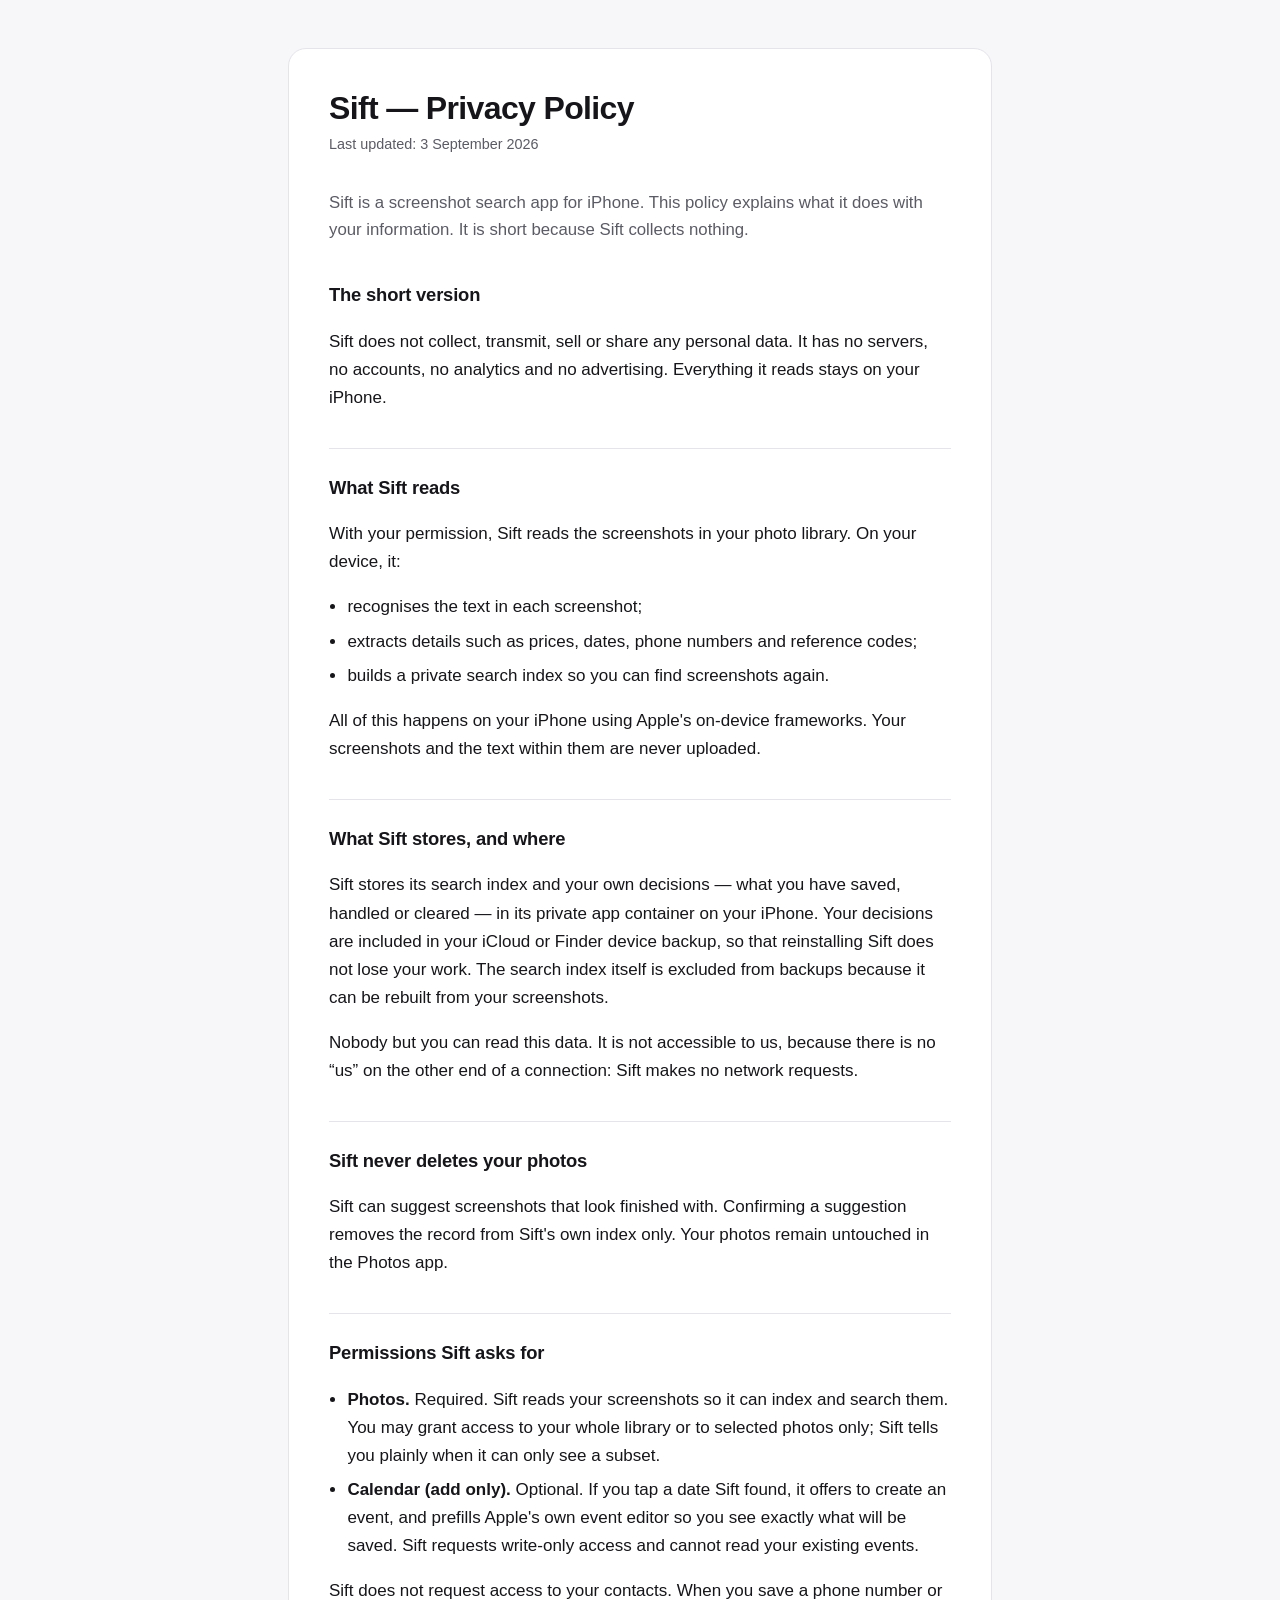
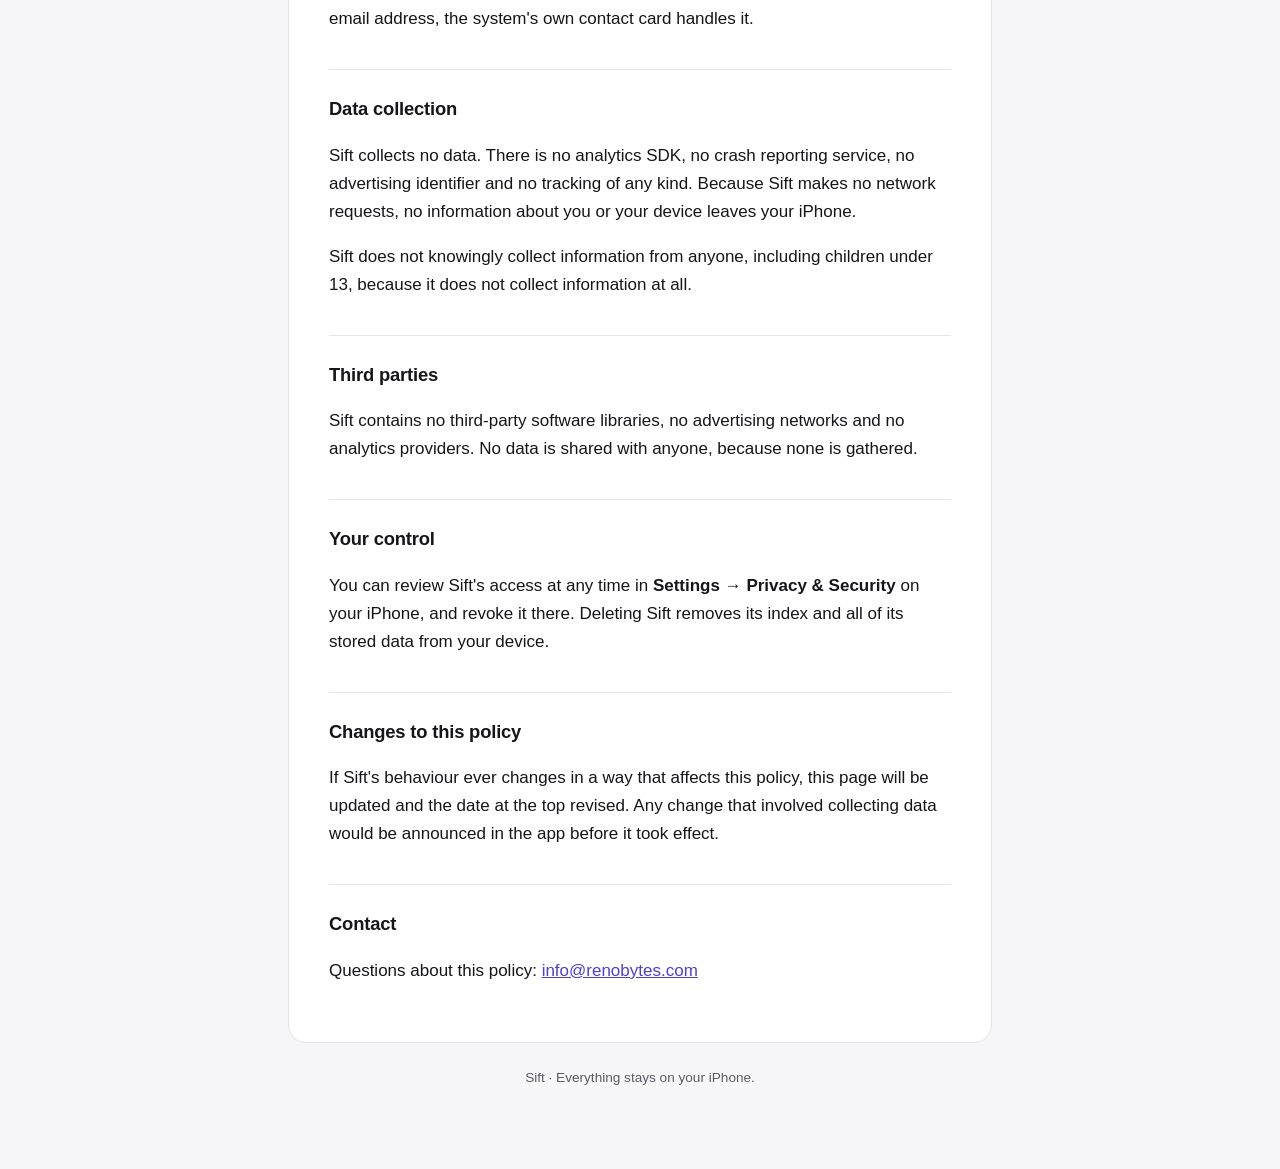
==== index.html @ c26e2f6f "Add Sift privacy policy page Hosted on GitHub Pages so the App Store listing has a privacy policy UR" ====
<!doctype html>
<html lang="en">
<head>
<meta charset="utf-8">
<meta name="viewport" content="width=device-width, initial-scale=1">
<title>Sift — Privacy Policy</title>
<meta name="description" content="Sift collects no data. This is its privacy policy.">
<style>
  :root {
    --bg: #f7f7f9;
    --surface: #ffffff;
    --text: #16161a;
    --muted: #5b5b66;
    --tint: #4b3fd4;
    --rule: #e4e4ea;
  }
  @media (prefers-color-scheme: dark) {
    :root {
      --bg: #121216;
      --surface: #1c1c22;
      --text: #f2f2f5;
      --muted: #a3a3b0;
      --tint: #9c93ff;
      --rule: #2c2c35;
    }
  }
  * { box-sizing: border-box; }
  body {
    margin: 0;
    padding: 3rem 1.25rem 5rem;
    background: var(--bg);
    color: var(--text);
    font: 17px/1.65 -apple-system, BlinkMacSystemFont, "Segoe UI", Roboto, Helvetica, Arial, sans-serif;
    -webkit-font-smoothing: antialiased;
  }
  main {
    max-width: 44rem;
    margin: 0 auto;
    background: var(--surface);
    border: 1px solid var(--rule);
    border-radius: 18px;
    padding: 2.5rem;
  }
  h1 { font-size: 2rem; line-height: 1.2; margin: 0 0 .35rem; letter-spacing: -.02em; }
  .updated { color: var(--muted); font-size: .9rem; margin: 0 0 2rem; }
  h2 {
    font-size: 1.15rem;
    margin: 2.25rem 0 .6rem;
    padding-top: 1.5rem;
    border-top: 1px solid var(--rule);
    letter-spacing: -.01em;
  }
  h2:first-of-type { border-top: 0; padding-top: 0; }
  p, li { color: var(--text); }
  .lede {
    font-size: 1.05rem;
    color: var(--muted);
    margin-bottom: 2rem;
  }
  ul { padding-left: 1.15rem; }
  li { margin: .4rem 0; }
  strong { font-weight: 650; }
  a { color: var(--tint); }
  footer {
    max-width: 44rem;
    margin: 1.5rem auto 0;
    color: var(--muted);
    font-size: .85rem;
    text-align: center;
  }
  @media (max-width: 34rem) {
    body { padding: 1.5rem 1rem 3rem; }
    main { padding: 1.5rem; border-radius: 14px; }
    h1 { font-size: 1.6rem; }
  }
</style>
</head>
<body>
<main>
  <h1>Sift — Privacy Policy</h1>
  <p class="updated">Last updated: 3 September 2026</p>

  <p class="lede">Sift is a screenshot search app for iPhone. This policy explains what it
  does with your information. It is short because Sift collects nothing.</p>

  <h2>The short version</h2>
  <p>Sift does not collect, transmit, sell or share any personal data. It has no servers,
  no accounts, no analytics and no advertising. Everything it reads stays on your iPhone.</p>

  <h2>What Sift reads</h2>
  <p>With your permission, Sift reads the screenshots in your photo library. On your device, it:</p>
  <ul>
    <li>recognises the text in each screenshot;</li>
    <li>extracts details such as prices, dates, phone numbers and reference codes;</li>
    <li>builds a private search index so you can find screenshots again.</li>
  </ul>
  <p>All of this happens on your iPhone using Apple's on-device frameworks. Your screenshots
  and the text within them are never uploaded.</p>

  <h2>What Sift stores, and where</h2>
  <p>Sift stores its search index and your own decisions — what you have saved, handled or
  cleared — in its private app container on your iPhone. Your decisions are included in your
  iCloud or Finder device backup, so that reinstalling Sift does not lose your work. The
  search index itself is excluded from backups because it can be rebuilt from your screenshots.</p>
  <p>Nobody but you can read this data. It is not accessible to us, because there is no “us”
  on the other end of a connection: Sift makes no network requests.</p>

  <h2>Sift never deletes your photos</h2>
  <p>Sift can suggest screenshots that look finished with. Confirming a suggestion removes the
  record from Sift's own index only. Your photos remain untouched in the Photos app.</p>

  <h2>Permissions Sift asks for</h2>
  <ul>
    <li><strong>Photos.</strong> Required. Sift reads your screenshots so it can index and
    search them. You may grant access to your whole library or to selected photos only; Sift
    tells you plainly when it can only see a subset.</li>
    <li><strong>Calendar (add only).</strong> Optional. If you tap a date Sift found, it offers
    to create an event, and prefills Apple's own event editor so you see exactly what will be
    saved. Sift requests write-only access and cannot read your existing events.</li>
  </ul>
  <p>Sift does not request access to your contacts. When you save a phone number or email
  address, the system's own contact card handles it.</p>

  <h2>Data collection</h2>
  <p>Sift collects no data. There is no analytics SDK, no crash reporting service, no
  advertising identifier and no tracking of any kind. Because Sift makes no network requests,
  no information about you or your device leaves your iPhone.</p>
  <p>Sift does not knowingly collect information from anyone, including children under 13,
  because it does not collect information at all.</p>

  <h2>Third parties</h2>
  <p>Sift contains no third-party software libraries, no advertising networks and no analytics
  providers. No data is shared with anyone, because none is gathered.</p>

  <h2>Your control</h2>
  <p>You can review Sift's access at any time in <strong>Settings → Privacy &amp; Security</strong>
  on your iPhone, and revoke it there. Deleting Sift removes its index and all of its stored
  data from your device.</p>

  <h2>Changes to this policy</h2>
  <p>If Sift's behaviour ever changes in a way that affects this policy, this page will be
  updated and the date at the top revised. Any change that involved collecting data would be
  announced in the app before it took effect.</p>

  <h2>Contact</h2>
  <p>Questions about this policy: <a href="mailto:info@renobytes.com">info@renobytes.com</a></p>
</main>
<footer>Sift · Everything stays on your iPhone.</footer>
</body>
</html>
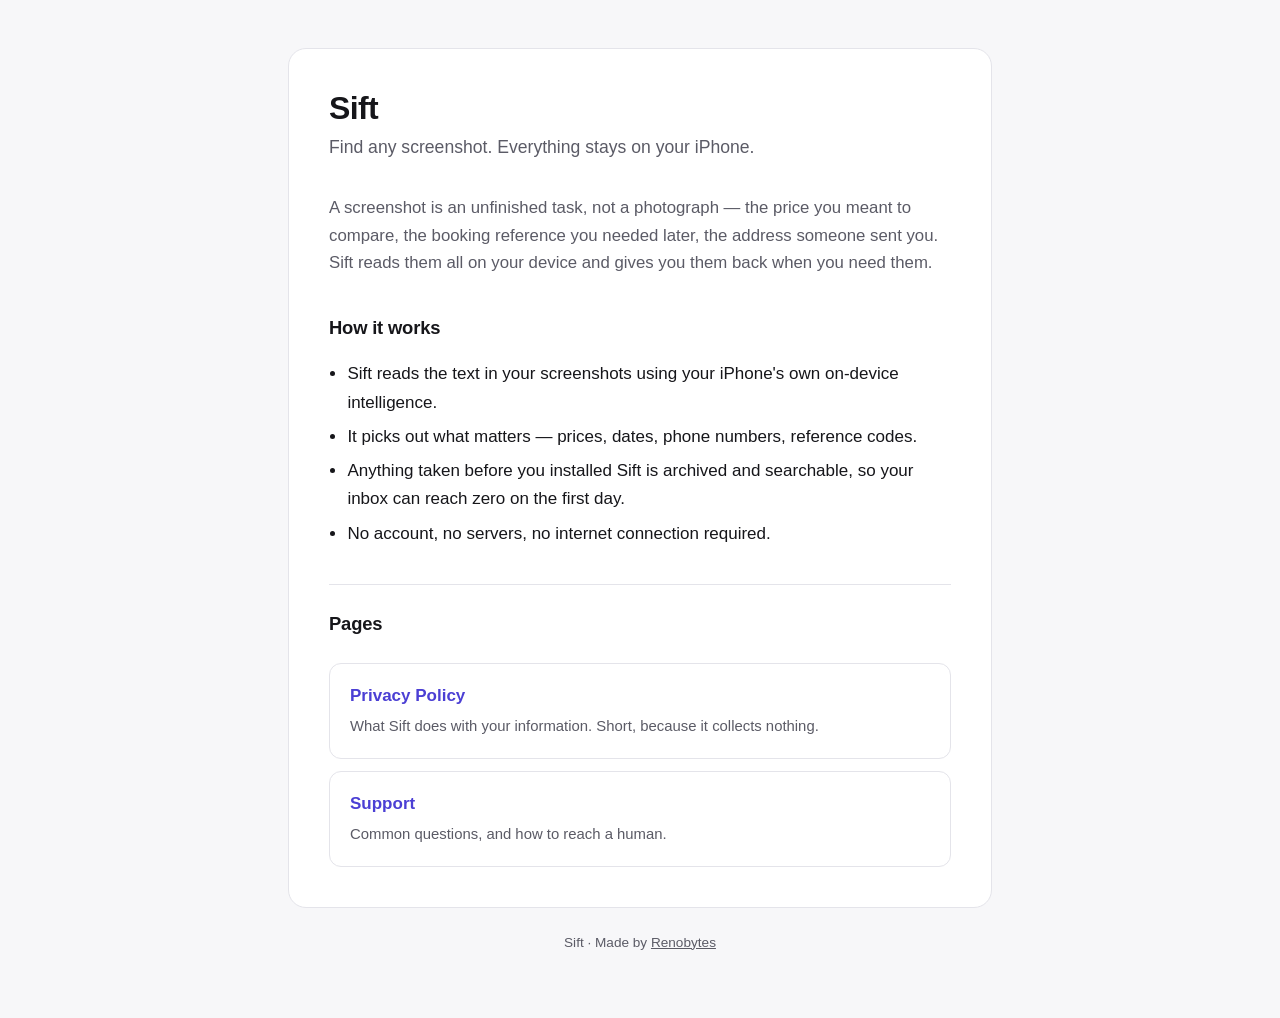
==== commit ee122f2b: "Add landing and support pages, move policy to /privacy App Store Connect requires a Support URL as w" ====
--- a/index.html
+++ b/index.html
@@ -3,148 +3,40 @@
 <head>
 <meta charset="utf-8">
 <meta name="viewport" content="width=device-width, initial-scale=1">
-<title>Sift — Privacy Policy</title>
-<meta name="description" content="Sift collects no data. This is its privacy policy.">
-<style>
-  :root {
-    --bg: #f7f7f9;
-    --surface: #ffffff;
-    --text: #16161a;
-    --muted: #5b5b66;
-    --tint: #4b3fd4;
-    --rule: #e4e4ea;
-  }
-  @media (prefers-color-scheme: dark) {
-    :root {
-      --bg: #121216;
-      --surface: #1c1c22;
-      --text: #f2f2f5;
-      --muted: #a3a3b0;
-      --tint: #9c93ff;
-      --rule: #2c2c35;
-    }
-  }
-  * { box-sizing: border-box; }
-  body {
-    margin: 0;
-    padding: 3rem 1.25rem 5rem;
-    background: var(--bg);
-    color: var(--text);
-    font: 17px/1.65 -apple-system, BlinkMacSystemFont, "Segoe UI", Roboto, Helvetica, Arial, sans-serif;
-    -webkit-font-smoothing: antialiased;
-  }
-  main {
-    max-width: 44rem;
-    margin: 0 auto;
-    background: var(--surface);
-    border: 1px solid var(--rule);
-    border-radius: 18px;
-    padding: 2.5rem;
-  }
-  h1 { font-size: 2rem; line-height: 1.2; margin: 0 0 .35rem; letter-spacing: -.02em; }
-  .updated { color: var(--muted); font-size: .9rem; margin: 0 0 2rem; }
-  h2 {
-    font-size: 1.15rem;
-    margin: 2.25rem 0 .6rem;
-    padding-top: 1.5rem;
-    border-top: 1px solid var(--rule);
-    letter-spacing: -.01em;
-  }
-  h2:first-of-type { border-top: 0; padding-top: 0; }
-  p, li { color: var(--text); }
-  .lede {
-    font-size: 1.05rem;
-    color: var(--muted);
-    margin-bottom: 2rem;
-  }
-  ul { padding-left: 1.15rem; }
-  li { margin: .4rem 0; }
-  strong { font-weight: 650; }
-  a { color: var(--tint); }
-  footer {
-    max-width: 44rem;
-    margin: 1.5rem auto 0;
-    color: var(--muted);
-    font-size: .85rem;
-    text-align: center;
-  }
-  @media (max-width: 34rem) {
-    body { padding: 1.5rem 1rem 3rem; }
-    main { padding: 1.5rem; border-radius: 14px; }
-    h1 { font-size: 1.6rem; }
-  }
-</style>
+<title>Sift — Find any screenshot</title>
+<meta name="description" content="Sift turns the thousands of screenshots on your iPhone into something you can actually search. Everything stays on your device.">
+<link rel="stylesheet" href="style.css">
 </head>
 <body>
 <main>
-  <h1>Sift — Privacy Policy</h1>
-  <p class="updated">Last updated: 3 September 2026</p>
+  <h1>Sift</h1>
+  <p class="tagline">Find any screenshot. Everything stays on your iPhone.</p>
 
-  <p class="lede">Sift is a screenshot search app for iPhone. This policy explains what it
-  does with your information. It is short because Sift collects nothing.</p>
+  <p class="lede">A screenshot is an unfinished task, not a photograph — the price you meant
+  to compare, the booking reference you needed later, the address someone sent you. Sift reads
+  them all on your device and gives you them back when you need them.</p>
 
-  <h2>The short version</h2>
-  <p>Sift does not collect, transmit, sell or share any personal data. It has no servers,
-  no accounts, no analytics and no advertising. Everything it reads stays on your iPhone.</p>
+  <h2>How it works</h2>
+  <ul>
+    <li>Sift reads the text in your screenshots using your iPhone's own on-device intelligence.</li>
+    <li>It picks out what matters — prices, dates, phone numbers, reference codes.</li>
+    <li>Anything taken before you installed Sift is archived and searchable, so your inbox
+    can reach zero on the first day.</li>
+    <li>No account, no servers, no internet connection required.</li>
+  </ul>
 
-  <h2>What Sift reads</h2>
-  <p>With your permission, Sift reads the screenshots in your photo library. On your device, it:</p>
-  <ul>
-    <li>recognises the text in each screenshot;</li>
-    <li>extracts details such as prices, dates, phone numbers and reference codes;</li>
-    <li>builds a private search index so you can find screenshots again.</li>
-  </ul>
-  <p>All of this happens on your iPhone using Apple's on-device frameworks. Your screenshots
-  and the text within them are never uploaded.</p>
-
-  <h2>What Sift stores, and where</h2>
-  <p>Sift stores its search index and your own decisions — what you have saved, handled or
-  cleared — in its private app container on your iPhone. Your decisions are included in your
-  iCloud or Finder device backup, so that reinstalling Sift does not lose your work. The
-  search index itself is excluded from backups because it can be rebuilt from your screenshots.</p>
-  <p>Nobody but you can read this data. It is not accessible to us, because there is no “us”
-  on the other end of a connection: Sift makes no network requests.</p>
-
-  <h2>Sift never deletes your photos</h2>
-  <p>Sift can suggest screenshots that look finished with. Confirming a suggestion removes the
-  record from Sift's own index only. Your photos remain untouched in the Photos app.</p>
-
-  <h2>Permissions Sift asks for</h2>
-  <ul>
-    <li><strong>Photos.</strong> Required. Sift reads your screenshots so it can index and
-    search them. You may grant access to your whole library or to selected photos only; Sift
-    tells you plainly when it can only see a subset.</li>
-    <li><strong>Calendar (add only).</strong> Optional. If you tap a date Sift found, it offers
-    to create an event, and prefills Apple's own event editor so you see exactly what will be
-    saved. Sift requests write-only access and cannot read your existing events.</li>
-  </ul>
-  <p>Sift does not request access to your contacts. When you save a phone number or email
-  address, the system's own contact card handles it.</p>
-
-  <h2>Data collection</h2>
-  <p>Sift collects no data. There is no analytics SDK, no crash reporting service, no
-  advertising identifier and no tracking of any kind. Because Sift makes no network requests,
-  no information about you or your device leaves your iPhone.</p>
-  <p>Sift does not knowingly collect information from anyone, including children under 13,
-  because it does not collect information at all.</p>
-
-  <h2>Third parties</h2>
-  <p>Sift contains no third-party software libraries, no advertising networks and no analytics
-  providers. No data is shared with anyone, because none is gathered.</p>
-
-  <h2>Your control</h2>
-  <p>You can review Sift's access at any time in <strong>Settings → Privacy &amp; Security</strong>
-  on your iPhone, and revoke it there. Deleting Sift removes its index and all of its stored
-  data from your device.</p>
-
-  <h2>Changes to this policy</h2>
-  <p>If Sift's behaviour ever changes in a way that affects this policy, this page will be
-  updated and the date at the top revised. Any change that involved collecting data would be
-  announced in the app before it took effect.</p>
-
-  <h2>Contact</h2>
-  <p>Questions about this policy: <a href="mailto:info@renobytes.com">info@renobytes.com</a></p>
+  <h2>Pages</h2>
+  <div class="cards">
+    <a class="card" href="/privacy/">
+      <strong>Privacy Policy</strong>
+      <span>What Sift does with your information. Short, because it collects nothing.</span>
+    </a>
+    <a class="card" href="/support/">
+      <strong>Support</strong>
+      <span>Common questions, and how to reach a human.</span>
+    </a>
+  </div>
 </main>
-<footer>Sift · Everything stays on your iPhone.</footer>
+<footer>Sift · Made by <a href="https://renobytes.com">Renobytes</a></footer>
 </body>
 </html>
--- a/style.css
+++ b/style.css
@@ -0,0 +1,80 @@
+/* One stylesheet for every page on sift.renobytes.com.
+   No build step and no dependencies: these pages must keep working years from
+   now with nobody maintaining them. */
+:root {
+  --bg: #f7f7f9;
+  --surface: #ffffff;
+  --text: #16161a;
+  --muted: #5b5b66;
+  --tint: #4b3fd4;
+  --rule: #e4e4ea;
+}
+@media (prefers-color-scheme: dark) {
+  :root {
+    --bg: #121216;
+    --surface: #1c1c22;
+    --text: #f2f2f5;
+    --muted: #a3a3b0;
+    --tint: #9c93ff;
+    --rule: #2c2c35;
+  }
+}
+* { box-sizing: border-box; }
+body {
+  margin: 0;
+  padding: 3rem 1.25rem 4rem;
+  background: var(--bg);
+  color: var(--text);
+  font: 17px/1.65 -apple-system, BlinkMacSystemFont, "Segoe UI", Roboto, Helvetica, Arial, sans-serif;
+  -webkit-font-smoothing: antialiased;
+}
+main {
+  max-width: 44rem;
+  margin: 0 auto;
+  background: var(--surface);
+  border: 1px solid var(--rule);
+  border-radius: 18px;
+  padding: 2.5rem;
+}
+h1 { font-size: 2rem; line-height: 1.2; margin: 0 0 .35rem; letter-spacing: -.02em; }
+.updated, .tagline { color: var(--muted); margin: 0 0 2rem; }
+.updated { font-size: .9rem; }
+.tagline { font-size: 1.1rem; }
+h2 {
+  font-size: 1.15rem;
+  margin: 2.25rem 0 .6rem;
+  padding-top: 1.5rem;
+  border-top: 1px solid var(--rule);
+  letter-spacing: -.01em;
+}
+h2:first-of-type { border-top: 0; padding-top: 0; }
+.lede { font-size: 1.05rem; color: var(--muted); margin-bottom: 2rem; }
+ul { padding-left: 1.15rem; }
+li { margin: .4rem 0; }
+strong { font-weight: 650; }
+a { color: var(--tint); }
+.cards { display: grid; gap: .75rem; margin: 1.5rem 0 0; }
+.card {
+  display: block;
+  padding: 1.1rem 1.25rem;
+  border: 1px solid var(--rule);
+  border-radius: 12px;
+  text-decoration: none;
+  color: inherit;
+}
+.card:hover { border-color: var(--tint); }
+.card strong { display: block; color: var(--tint); margin-bottom: .15rem; }
+.card span { color: var(--muted); font-size: .93rem; }
+footer {
+  max-width: 44rem;
+  margin: 1.5rem auto 0;
+  color: var(--muted);
+  font-size: .85rem;
+  text-align: center;
+}
+footer a { color: var(--muted); }
+@media (max-width: 34rem) {
+  body { padding: 1.5rem 1rem 3rem; }
+  main { padding: 1.5rem; border-radius: 14px; }
+  h1 { font-size: 1.6rem; }
+}
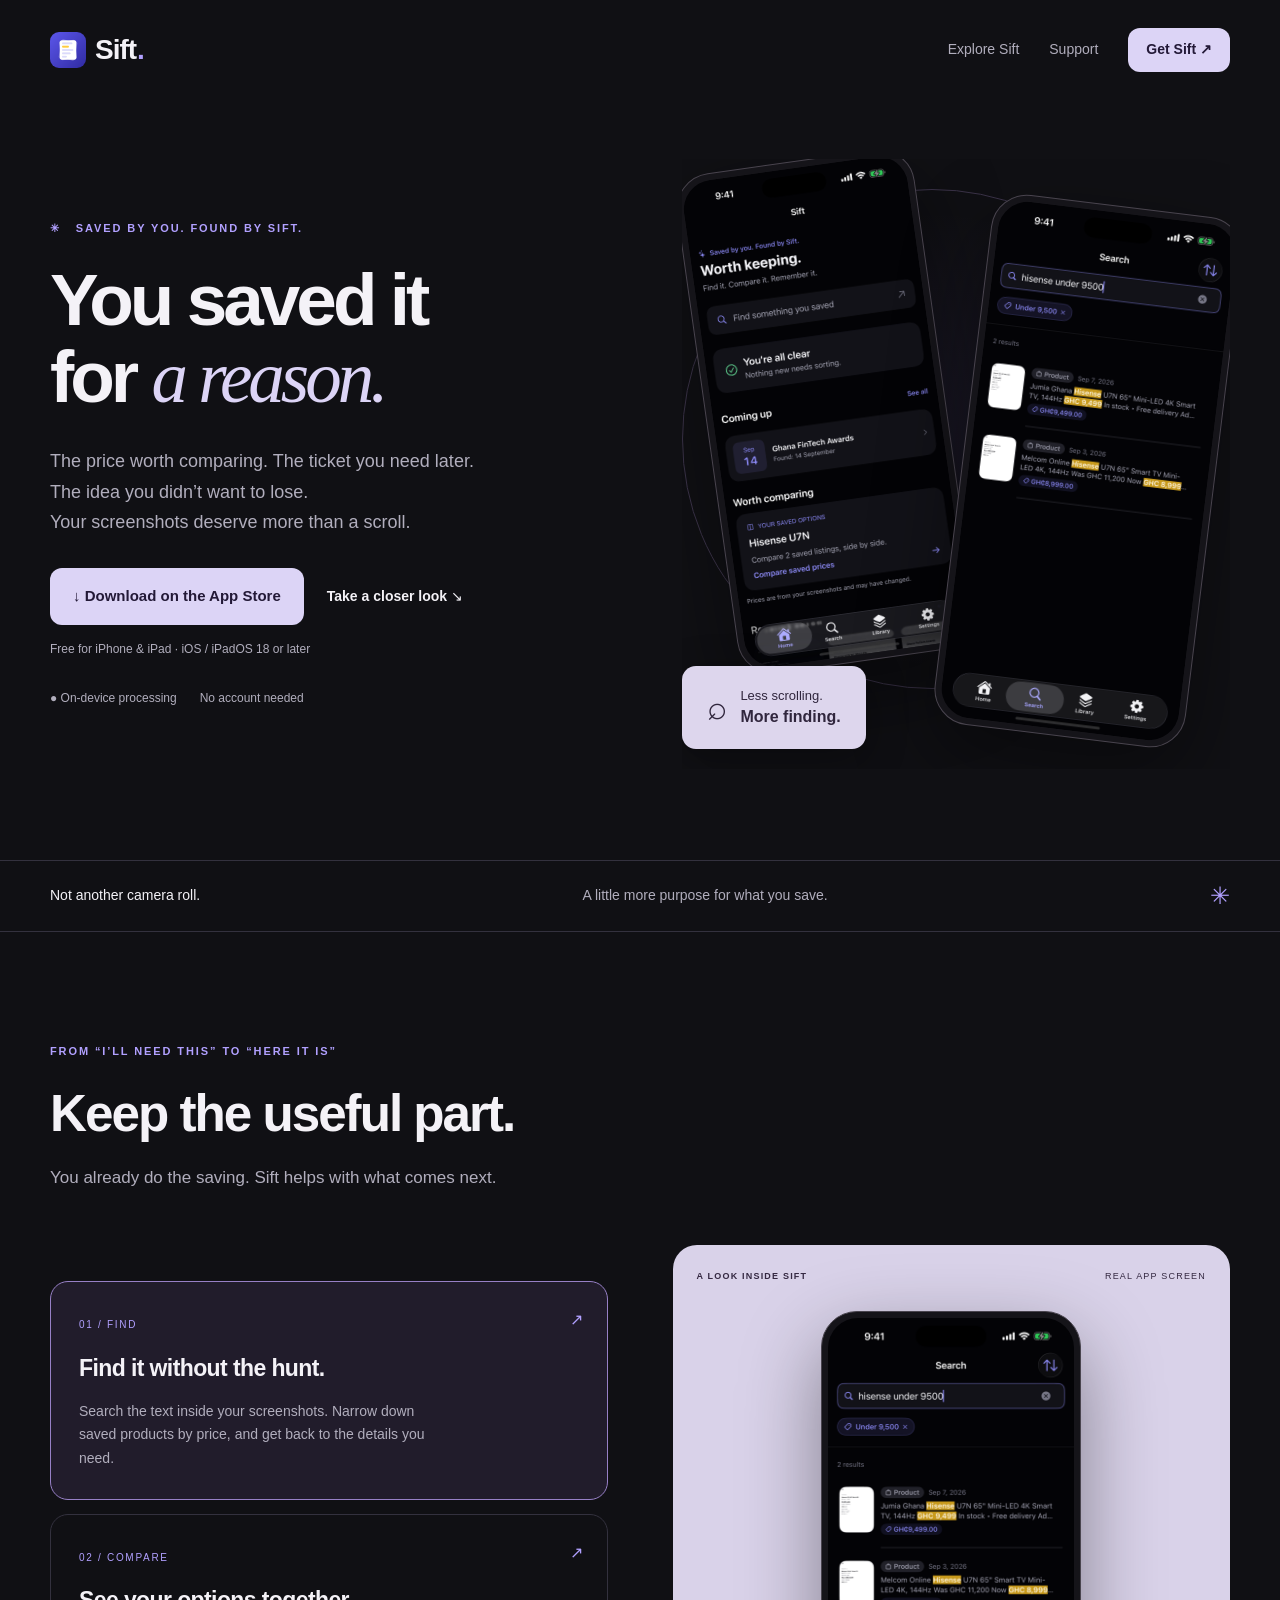
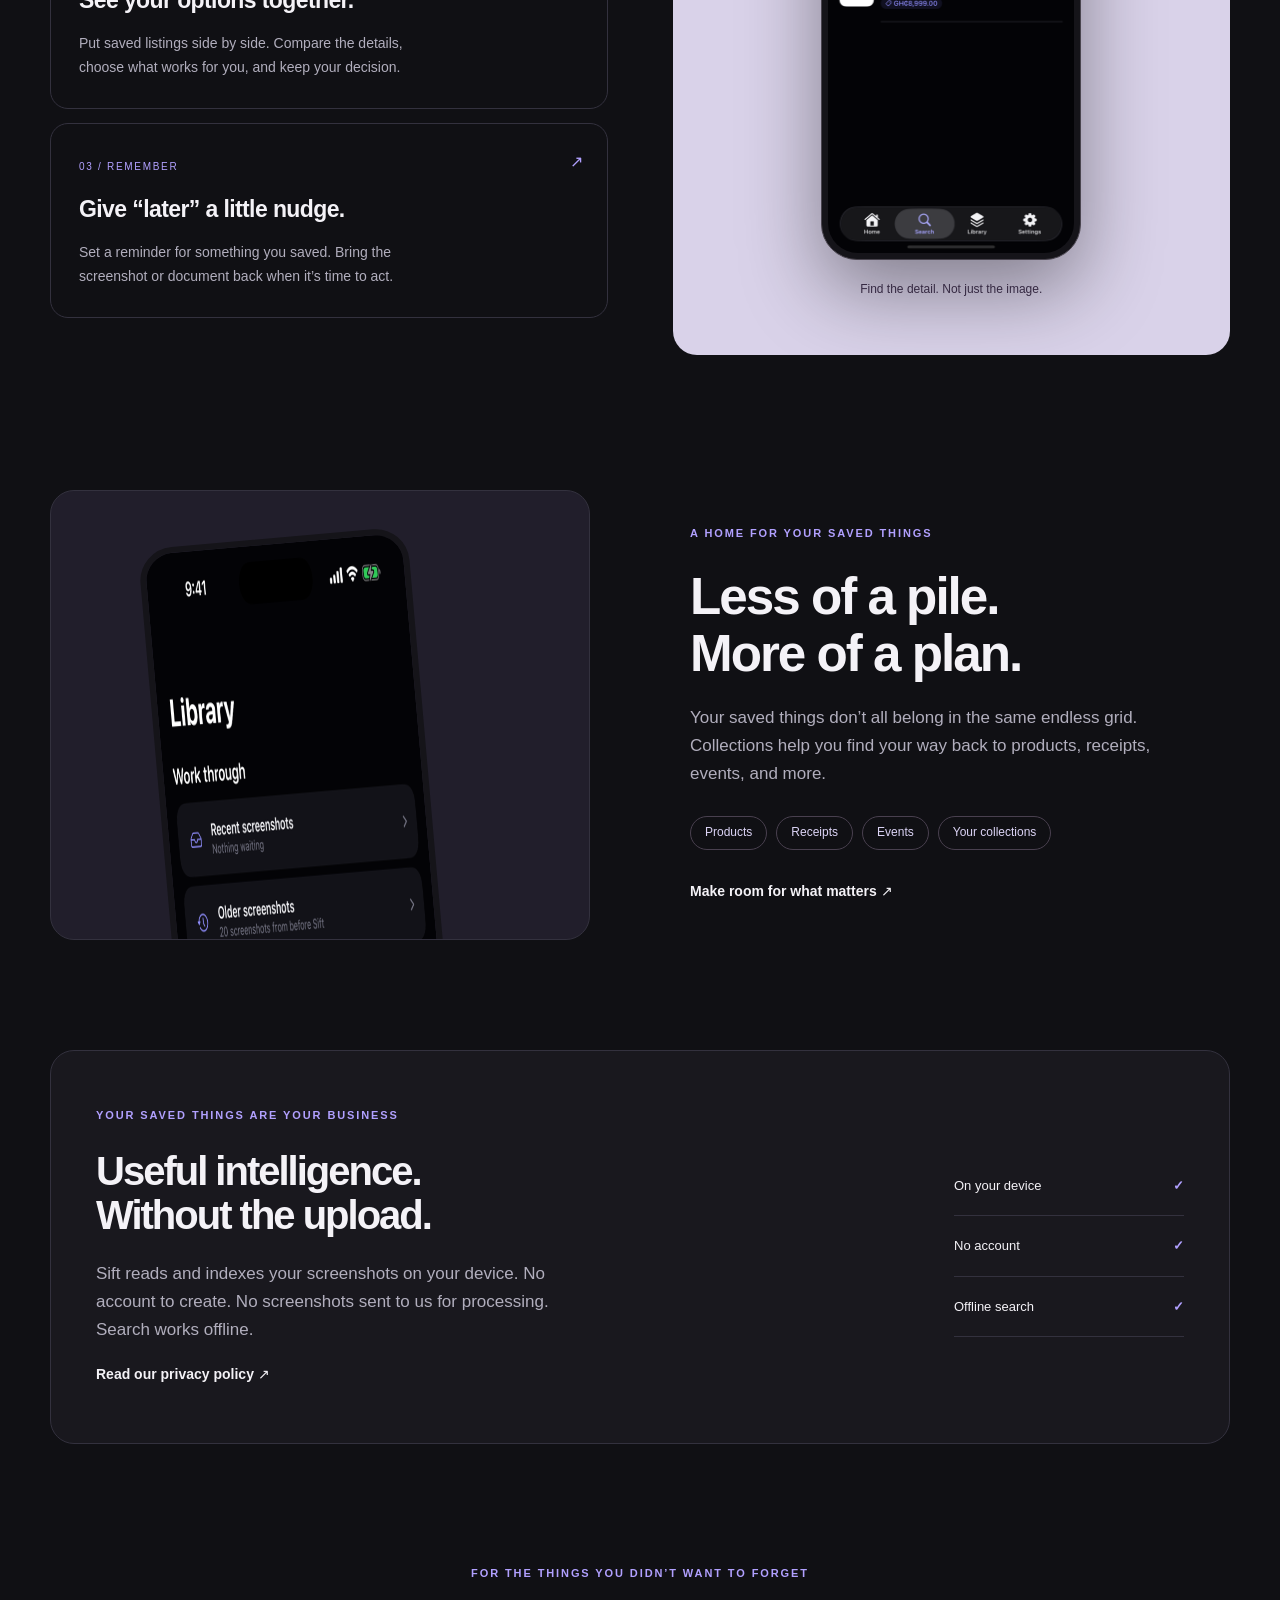
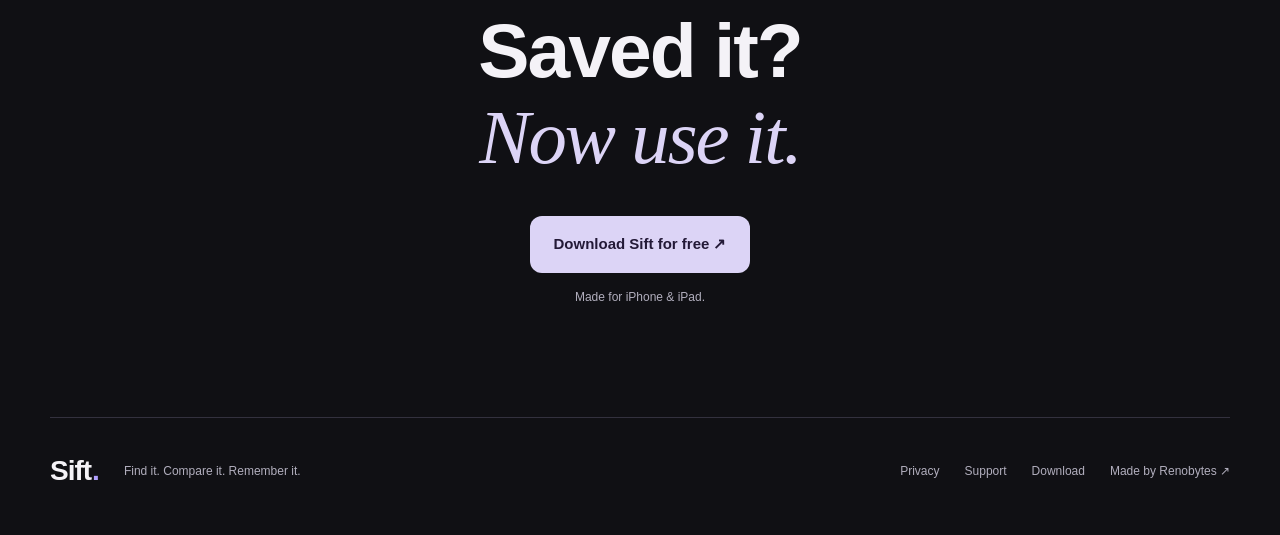
==== commit 98fd9e97: "Redesign Sift website and add download landing page" ====
--- a/index.html
+++ b/index.html
@@ -1,42 +1,11 @@
-<!doctype html>
-<html lang="en">
-<head>
-<meta charset="utf-8">
-<meta name="viewport" content="width=device-width, initial-scale=1">
-<title>Sift — Find any screenshot</title>
-<meta name="description" content="Sift turns the thousands of screenshots on your iPhone into something you can actually search. Everything stays on your device.">
-<link rel="stylesheet" href="style.css">
-</head>
-<body>
-<main>
-  <h1>Sift</h1>
-  <p class="tagline">Find any screenshot. Everything stays on your iPhone.</p>
-
-  <p class="lede">A screenshot is an unfinished task, not a photograph — the price you meant
-  to compare, the booking reference you needed later, the address someone sent you. Sift reads
-  them all on your device and gives you them back when you need them.</p>
-
-  <h2>How it works</h2>
-  <ul>
-    <li>Sift reads the text in your screenshots using your iPhone's own on-device intelligence.</li>
-    <li>It picks out what matters — prices, dates, phone numbers, reference codes.</li>
-    <li>Anything taken before you installed Sift is archived and searchable, so your inbox
-    can reach zero on the first day.</li>
-    <li>No account, no servers, no internet connection required.</li>
-  </ul>
-
-  <h2>Pages</h2>
-  <div class="cards">
-    <a class="card" href="/privacy/">
-      <strong>Privacy Policy</strong>
-      <span>What Sift does with your information. Short, because it collects nothing.</span>
-    </a>
-    <a class="card" href="/support/">
-      <strong>Support</strong>
-      <span>Common questions, and how to reach a human.</span>
-    </a>
-  </div>
-</main>
-<footer>Sift · Made by <a href="https://renobytes.com">Renobytes</a></footer>
-</body>
-</html>
+<!doctype html><html lang="en"><head>
+<meta charset="utf-8"><meta name="viewport" content="width=device-width, initial-scale=1"><title>Sift — Your screenshots, worth keeping</title><meta name="description" content="Find your saved screenshots, compare your options, and remember what matters. Private, on-device. Free for iPhone and iPad."><meta name="theme-color" content="#101014"><link rel="canonical" href="https://sift.renobytes.com/"><link rel="icon" href="/assets/icon.png"><link rel="stylesheet" href="/style.css"><script src="/site.js" defer></script>
+</head><body class="marketing"><a class="skip" href="#main">Skip to content</a>
+<header class="nav wrap"><a class="brand" href="/" aria-label="Sift home"><img src="/assets/icon.png" alt="" width="36" height="36">Sift<span>.</span></a><nav aria-label="Main navigation"><a href="#features">Explore Sift</a><a href="/support/">Support</a><a class="button small" href="/download/">Get Sift ↗</a></nav></header>
+<main id="main"><section class="hero wrap"><div class="hero-copy"><p class="eyebrow">✳ &nbsp; SAVED BY YOU. FOUND BY SIFT.</p><h1>You saved it<br>for <em>a reason.</em></h1><p class="intro">The price worth comparing. The ticket you need later. The idea you didn’t want to lose.<br>Your screenshots deserve more than a scroll.</p><div class="cta-row"><a class="button" href="https://apps.apple.com/app/id6810718256">↓ Download on the App Store</a><a class="text-link" href="#features">Take a closer look ↘</a></div><p class="availability">Free for iPhone &amp; iPad · iOS / iPadOS 18 or later</p><div class="trust-line"><span>● On-device processing</span><span>No account needed</span></div></div><div class="hero-art"><div class="orbit"></div><div class="phone phone-back"><img src="/assets/home.png" alt="Sift Home showing upcoming dates and reminders" width="506" height="1100"></div><div class="phone phone-front"><img src="/assets/search.png" alt="Real Sift search results with a price filter" width="506" height="1100" fetchpriority="high"></div><div class="float-note"><span aria-hidden="true">⌕</span><div>Less scrolling.<br><strong>More finding.</strong></div></div></div></section>
+<div class="statement"><div class="wrap"><span>Not another camera roll.</span><span>A little more purpose for what you save.</span><span aria-hidden="true">✳</span></div></div>
+<section class="features wrap" id="features"><div class="section-heading reveal"><p class="eyebrow">FROM “I’LL NEED THIS” TO “HERE IT IS”</p><h2>Keep the useful part.</h2><p>You already do the saving. Sift helps with what comes next.</p></div><div class="feature-stage"><div class="feature-options"><button class="feature-option active" data-screen="search" aria-pressed="true"><span class="step">01 / FIND</span><h3>Find it without the hunt.</h3><p>Search the text inside your screenshots. Narrow down saved products by price, and get back to the details you need.</p><span class="arrow" aria-hidden="true">↗</span></button><button class="feature-option" data-screen="compare" aria-pressed="false"><span class="step">02 / COMPARE</span><h3>See your options together.</h3><p>Put saved listings side by side. Compare the details, choose what works for you, and keep your decision.</p><span class="arrow" aria-hidden="true">↗</span></button><button class="feature-option" data-screen="home" aria-pressed="false"><span class="step">03 / REMEMBER</span><h3>Give “later” a little nudge.</h3><p>Set a reminder for something you saved. Bring the screenshot or document back when it’s time to act.</p><span class="arrow" aria-hidden="true">↗</span></button></div><div class="screen-stage"><div class="stage-label">A LOOK INSIDE SIFT <span>REAL APP SCREEN</span></div><div class="phone stage-phone"><img id="feature-screen" src="/assets/search.png" alt="Search with text and price filters" width="506" height="1100" loading="lazy"></div><p id="screen-caption">Find the detail. Not just the image.</p></div></div></section>
+<section class="library-section wrap reveal"><div class="library-art"><img src="/assets/library.png" alt="Sift Library with organised saved screenshots" width="506" height="1100" loading="lazy"></div><div><p class="eyebrow">A HOME FOR YOUR SAVED THINGS</p><h2>Less of a pile.<br>More of a plan.</h2><p>Your saved things don’t all belong in the same endless grid. Collections help you find your way back to products, receipts, events, and more.</p><div class="chips"><span>Products</span><span>Receipts</span><span>Events</span><span>Your collections</span></div><a class="text-link" href="/download/">Make room for what matters ↗</a></div></section>
+<section class="privacy-section wrap reveal"><div><p class="eyebrow">YOUR SAVED THINGS ARE YOUR BUSINESS</p><h2>Useful intelligence.<br>Without the upload.</h2><p>Sift reads and indexes your screenshots on your device. No account to create. No screenshots sent to us for processing. Search works offline.</p><a class="text-link" href="/privacy/">Read our privacy policy ↗</a></div><div class="privacy-facts"><span>On your device <b>✓</b></span><span>No account <b>✓</b></span><span>Offline search <b>✓</b></span></div></section>
+<section class="closing wrap reveal"><p class="eyebrow">FOR THE THINGS YOU DIDN’T WANT TO FORGET</p><h2>Saved it?<br><em>Now use it.</em></h2><a class="button" href="https://apps.apple.com/app/id6810718256">Download Sift for free ↗</a><p class="availability">Made for iPhone &amp; iPad.</p></section></main>
+<footer class="site-footer wrap"><a class="brand" href="/">Sift<span>.</span></a><p>Find it. Compare it. Remember it.</p><nav aria-label="Footer navigation"><a href="/privacy/">Privacy</a><a href="/support/">Support</a><a href="/download/">Download</a><a href="https://renobytes.com">Made by Renobytes ↗</a></nav></footer></body></html>
--- a/style.css
+++ b/style.css
@@ -1,80 +1,6 @@
-/* One stylesheet for every page on sift.renobytes.com.
-   No build step and no dependencies: these pages must keep working years from
-   now with nobody maintaining them. */
-:root {
-  --bg: #f7f7f9;
-  --surface: #ffffff;
-  --text: #16161a;
-  --muted: #5b5b66;
-  --tint: #4b3fd4;
-  --rule: #e4e4ea;
-}
-@media (prefers-color-scheme: dark) {
-  :root {
-    --bg: #121216;
-    --surface: #1c1c22;
-    --text: #f2f2f5;
-    --muted: #a3a3b0;
-    --tint: #9c93ff;
-    --rule: #2c2c35;
-  }
-}
-* { box-sizing: border-box; }
-body {
-  margin: 0;
-  padding: 3rem 1.25rem 4rem;
-  background: var(--bg);
-  color: var(--text);
-  font: 17px/1.65 -apple-system, BlinkMacSystemFont, "Segoe UI", Roboto, Helvetica, Arial, sans-serif;
-  -webkit-font-smoothing: antialiased;
-}
-main {
-  max-width: 44rem;
-  margin: 0 auto;
-  background: var(--surface);
-  border: 1px solid var(--rule);
-  border-radius: 18px;
-  padding: 2.5rem;
-}
-h1 { font-size: 2rem; line-height: 1.2; margin: 0 0 .35rem; letter-spacing: -.02em; }
-.updated, .tagline { color: var(--muted); margin: 0 0 2rem; }
-.updated { font-size: .9rem; }
-.tagline { font-size: 1.1rem; }
-h2 {
-  font-size: 1.15rem;
-  margin: 2.25rem 0 .6rem;
-  padding-top: 1.5rem;
-  border-top: 1px solid var(--rule);
-  letter-spacing: -.01em;
-}
-h2:first-of-type { border-top: 0; padding-top: 0; }
-.lede { font-size: 1.05rem; color: var(--muted); margin-bottom: 2rem; }
-ul { padding-left: 1.15rem; }
-li { margin: .4rem 0; }
-strong { font-weight: 650; }
-a { color: var(--tint); }
-.cards { display: grid; gap: .75rem; margin: 1.5rem 0 0; }
-.card {
-  display: block;
-  padding: 1.1rem 1.25rem;
-  border: 1px solid var(--rule);
-  border-radius: 12px;
-  text-decoration: none;
-  color: inherit;
-}
-.card:hover { border-color: var(--tint); }
-.card strong { display: block; color: var(--tint); margin-bottom: .15rem; }
-.card span { color: var(--muted); font-size: .93rem; }
-footer {
-  max-width: 44rem;
-  margin: 1.5rem auto 0;
-  color: var(--muted);
-  font-size: .85rem;
-  text-align: center;
-}
-footer a { color: var(--muted); }
-@media (max-width: 34rem) {
-  body { padding: 1.5rem 1rem 3rem; }
-  main { padding: 1.5rem; border-radius: 14px; }
-  h1 { font-size: 1.6rem; }
-}
+:root{color-scheme:dark;--bg:#101014;--surface:#1a1a21;--text:#f4f2f7;--muted:#b1aebd;--tint:#b1a0ff;--rule:#33313e;--lavender:#dcd4f6}*{box-sizing:border-box}html{scroll-behavior:smooth;scroll-padding-top:90px}body{margin:0;background:var(--bg);color:var(--text);font:16px/1.65 -apple-system,BlinkMacSystemFont,"Segoe UI",sans-serif;-webkit-font-smoothing:antialiased}a{color:var(--tint);text-underline-offset:5px}button{font:inherit}img{max-width:100%;display:block}:focus-visible{outline:3px solid #cabcff;outline-offset:6px}.wrap{width:min(1180px,calc(100% - 80px));margin-inline:auto}.skip{position:absolute;top:-100px;left:20px;background:#fff;color:#111;padding:12px;z-index:20}.skip:focus{top:12px}.nav{height:100px;display:flex;align-items:center;justify-content:space-between}.brand{display:inline-flex;align-items:center;gap:9px;color:var(--text);font-size:28px;font-weight:750;letter-spacing:-1px;text-decoration:none}.brand img{border-radius:9px}.brand>span{color:var(--tint);margin-left:-8px}.nav nav{display:flex;gap:30px;align-items:center}.nav nav>a:not(.button){color:var(--muted);text-decoration:none;font-size:14px}.button{display:inline-flex;align-items:center;justify-content:center;gap:16px;background:var(--lavender);color:#231937;border-radius:12px;padding:16px 23px;font-size:15px;font-weight:650;text-decoration:none;transition:transform .2s,background .2s}.button:hover{background:#eee8ff;transform:translateY(-3px)}.button.small{padding:10px 18px;font-size:14px}.hero{display:grid;grid-template-columns:1.1fr 1fr;align-items:center;min-height:760px;padding-block:58px 90px;gap:30px}.eyebrow{font-size:11px;letter-spacing:1.9px;font-weight:650;color:var(--tint);margin:0 0 25px}h1,h2,h3,p{margin-top:0}h1{font-size:clamp(52px,5.7vw,78px);line-height:1.05;letter-spacing:-4px;font-weight:600;margin-bottom:30px}em{font-family:Georgia,serif;font-weight:400;color:var(--lavender)}.intro{font-size:18px;line-height:1.7;color:var(--muted);max-width:455px;margin-bottom:30px}.cta-row{display:flex;gap:23px;align-items:center;flex-wrap:wrap}.text-link{font-size:14px;font-weight:550;text-decoration:none;color:var(--text);display:inline-flex;gap:16px;align-items:center}.text-link:hover{color:var(--tint)}.availability{font-size:12px;color:var(--muted);margin:15px 0 30px}.trust-line{display:flex;gap:23px;flex-wrap:wrap;color:var(--muted);font-size:12px}.hero-art{position:relative;height:610px;isolation:isolate}.phone{padding:6px;border:1px solid #49444e;background:#151419;border-radius:36px;overflow:hidden;box-shadow:0 30px 80px #0006}.phone img{border-radius:30px;width:100%;height:auto}.phone-front{position:absolute;width:253px;top:45px;right:15px;transform:rotate(7deg)}.phone-back{position:absolute;width:240px;top:0;left:24px;transform:rotate(-8deg)}.orbit{position:absolute;z-index:-1;border:1px solid #3c344a;border-radius:50%;width:500px;height:500px;top:30px;left:0;background:radial-gradient(ellipse,#8b6ce11a,transparent 65%)}.float-note{position:absolute;bottom:20px;left:0;display:flex;gap:13px;align-items:center;background:#ddd6ed;color:#30263d;border-radius:14px;padding:16px 25px;font-size:13px;line-height:1.5;box-shadow:0 10px 40px #0005;animation:float 5s ease-in-out infinite}.float-note strong{font-size:16px}.float-note>span{font-size:34px}.statement{border-block:1px solid var(--rule);padding:23px 0;color:var(--muted);font-size:14px}.statement .wrap{display:flex;justify-content:space-between;gap:20px}.statement span:first-child{color:var(--text)}.statement span:last-child{color:var(--tint);font-size:24px;line-height:1}.features{padding-block:110px}.section-heading{max-width:620px;margin-bottom:52px}h2{font-size:clamp(36px,4vw,54px);line-height:1.12;font-weight:550;letter-spacing:-2px;margin-bottom:22px}.section-heading>p:last-child,.library-section p:not(.eyebrow),.privacy-section p:not(.eyebrow){color:var(--muted);font-size:17px;max-width:470px}.feature-stage{display:grid;grid-template-columns:1fr 1fr;gap:65px;align-items:center}.feature-options{display:grid;gap:14px}.feature-option{position:relative;text-align:left;display:block;width:100%;border:1px solid var(--rule);border-radius:18px;color:var(--text);background:transparent;padding:28px 45px 28px 28px;cursor:pointer;transition:background .25s,border .25s}.feature-option:hover{border-color:#817192}.feature-option.active{background:#211c2b;border-color:#9780c6}.step{font-size:10px;letter-spacing:1.7px;color:var(--tint)}h3{font-size:23px;letter-spacing:-.6px;font-weight:550;margin:13px 0 12px}.feature-option p{color:var(--muted);font-size:14px;line-height:1.7;margin-bottom:0;max-width:360px}.arrow{position:absolute;right:24px;top:25px;color:var(--tint)}.screen-stage{border-radius:24px;background:#d9d2e9;min-height:710px;padding:24px;color:#352942;text-align:center;overflow:hidden}.stage-label{display:flex;justify-content:space-between;text-align:left;font-size:9px;font-weight:650;letter-spacing:1.2px}.stage-label span{font-weight:400}.stage-phone{width:260px;margin:28px auto 20px}.screen-stage>p{font-size:12px;margin:0}.library-section{padding:25px 0 110px;display:grid;grid-template-columns:1fr 1fr;gap:100px;align-items:center}.library-art{height:450px;border-radius:24px;background:#211e2b;overflow:hidden;padding:45px 70px 0;border:1px solid var(--rule)}.library-art img{width:270px;margin:auto;border:6px solid #151419;border-radius:34px;transform:rotate(-5deg)}.chips{display:flex;gap:9px;flex-wrap:wrap;margin:28px 0}.chips span{font-size:12px;border:1px solid #49404f;border-radius:30px;padding:6px 14px;color:var(--lavender)}.privacy-section{padding:55px 45px;background:#19181e;border:1px solid var(--rule);border-radius:24px;display:grid;grid-template-columns:1fr 230px;gap:60px;align-items:center}.privacy-section h2{font-size:40px}.privacy-facts{display:grid;font-size:13px}.privacy-facts span{padding:19px 0;border-bottom:1px solid var(--rule);display:flex;justify-content:space-between;gap:18px}.privacy-facts b{color:var(--tint)}.closing{text-align:center;padding-block:120px 110px}.closing h2{font-size:clamp(52px,6vw,78px);margin-bottom:35px}.closing .availability{margin-bottom:0}.site-footer{display:flex;align-items:center;gap:25px;flex-wrap:wrap;border-top:1px solid var(--rule);padding:30px 0 40px;font-size:12px;color:var(--muted)}.site-footer p{margin:0}.site-footer nav{display:flex;gap:25px;margin-left:auto;flex-wrap:wrap}.site-footer nav a{color:var(--muted);text-decoration:none}.site-footer a:hover{color:var(--tint)}.js-motion .reveal{opacity:0;transform:translateY(22px);transition:opacity .65s,transform .65s}.js-motion .reveal.visible{opacity:1;transform:none}@keyframes float{50%{transform:translateY(-9px)}}
+body:not(.marketing){padding:45px 24px 65px}body:not(.marketing) main{max-width:760px;margin:auto;background:var(--surface);border:1px solid var(--rule);border-radius:22px;padding:54px}body:not(.marketing) h1{font-size:38px;letter-spacing:-1.5px;line-height:1.2}body:not(.marketing) h2{font-size:20px;letter-spacing:-.4px;margin-top:32px;padding-top:26px;border-top:1px solid var(--rule)}body:not(.marketing) p,body:not(.marketing) li{color:var(--muted)}body:not(.marketing) strong{color:var(--text)}body:not(.marketing) footer{text-align:center;font-size:13px;margin-top:30px}.updated{font-size:12px}.tagline,.lede{color:var(--muted)}.document-nav{max-width:760px;margin:0 auto 28px;display:flex;justify-content:space-between;align-items:center}.document-nav>a:last-child{font-size:13px}.download-hero{min-height:680px;padding-top:45px}.download-hero h1{font-size:clamp(48px,5.5vw,70px)}.download-art{display:flex;justify-content:center;border-radius:28px;background:#221d2e;padding:38px 20px 0;height:580px;overflow:hidden}.download-art .phone{width:250px;transform:rotate(4deg);align-self:flex-start}.download-detail{display:flex;gap:30px;border-top:1px solid var(--rule);padding:35px 0 55px;flex-wrap:wrap}.download-detail>div{flex:1;min-width:220px}.download-detail h2{font-size:19px;letter-spacing:-.4px;margin:0 0 10px}.download-detail p{font-size:14px;color:var(--muted);margin:0}.download-help{font-size:13px;color:var(--muted);margin-top:25px}
+@media(max-width:1000px){.wrap{width:calc(100% - 48px)}.hero{gap:10px;min-height:690px}.hero-art{height:540px}.phone-front{width:220px;right:0}.phone-back{width:205px;left:0}.orbit{width:380px;height:380px}.float-note{bottom:15px}h1{letter-spacing:-3px}.feature-stage{gap:30px}.library-section{gap:45px}.privacy-section{gap:25px}.library-art{padding-inline:25px}.site-footer nav{margin-left:0}}
+@media(max-width:700px){.wrap{width:calc(100% - 40px)}.nav{height:80px}.nav nav{gap:16px}.nav nav>a:not(.button){display:none}.hero{grid-template-columns:1fr;padding-block:42px 50px;gap:45px;min-height:auto}.hero-copy .eyebrow{font-size:9px;letter-spacing:1.4px}h1{font-size:54px;letter-spacing:-2.7px}.intro{font-size:16px}.cta-row{gap:20px}.hero-art{width:min(400px,100%);height:510px;margin:auto}.phone-front{width:210px;right:5px;top:40px}.phone-back{width:197px;left:5px}.orbit{width:100%;height:350px}.float-note{bottom:0;font-size:12px;padding:12px 18px}.float-note strong{font-size:14px}.statement{padding:20px 0}.statement .wrap{flex-wrap:wrap;font-size:12px;gap:7px}.statement span:last-child{display:none}.features{padding-block:65px}.eyebrow{font-size:9px;letter-spacing:1.5px;margin-bottom:20px}h2{font-size:37px;letter-spacing:-1.6px}.feature-stage,.library-section{grid-template-columns:1fr;gap:28px}.feature-option{padding:22px 38px 22px 22px}h3{font-size:21px}.screen-stage{min-height:660px}.stage-phone{width:245px}.library-section{padding:0 0 65px}.library-art{height:350px;order:2;padding-top:30px}.library-section p:not(.eyebrow){font-size:16px}.privacy-section{padding:30px 25px;grid-template-columns:1fr;gap:10px}.privacy-section h2{font-size:34px}.privacy-facts span{padding:12px 0}.closing{padding-block:75px}.site-footer{gap:16px}.site-footer nav{width:100%;gap:20px}.site-footer p{font-size:11px}body:not(.marketing){padding:24px 16px 40px}body:not(.marketing) main{padding:28px 24px}body:not(.marketing) h1{font-size:30px}.download-hero{gap:25px}.download-art{height:460px;padding-top:25px}.download-art .phone{width:220px}.download-detail{gap:25px}}
+.hero-art{overflow:clip}
+@media(prefers-reduced-motion:reduce){html{scroll-behavior:auto}*,*::before,*::after{animation:none!important;transition:none!important}.js-motion .reveal{opacity:1;transform:none}}
